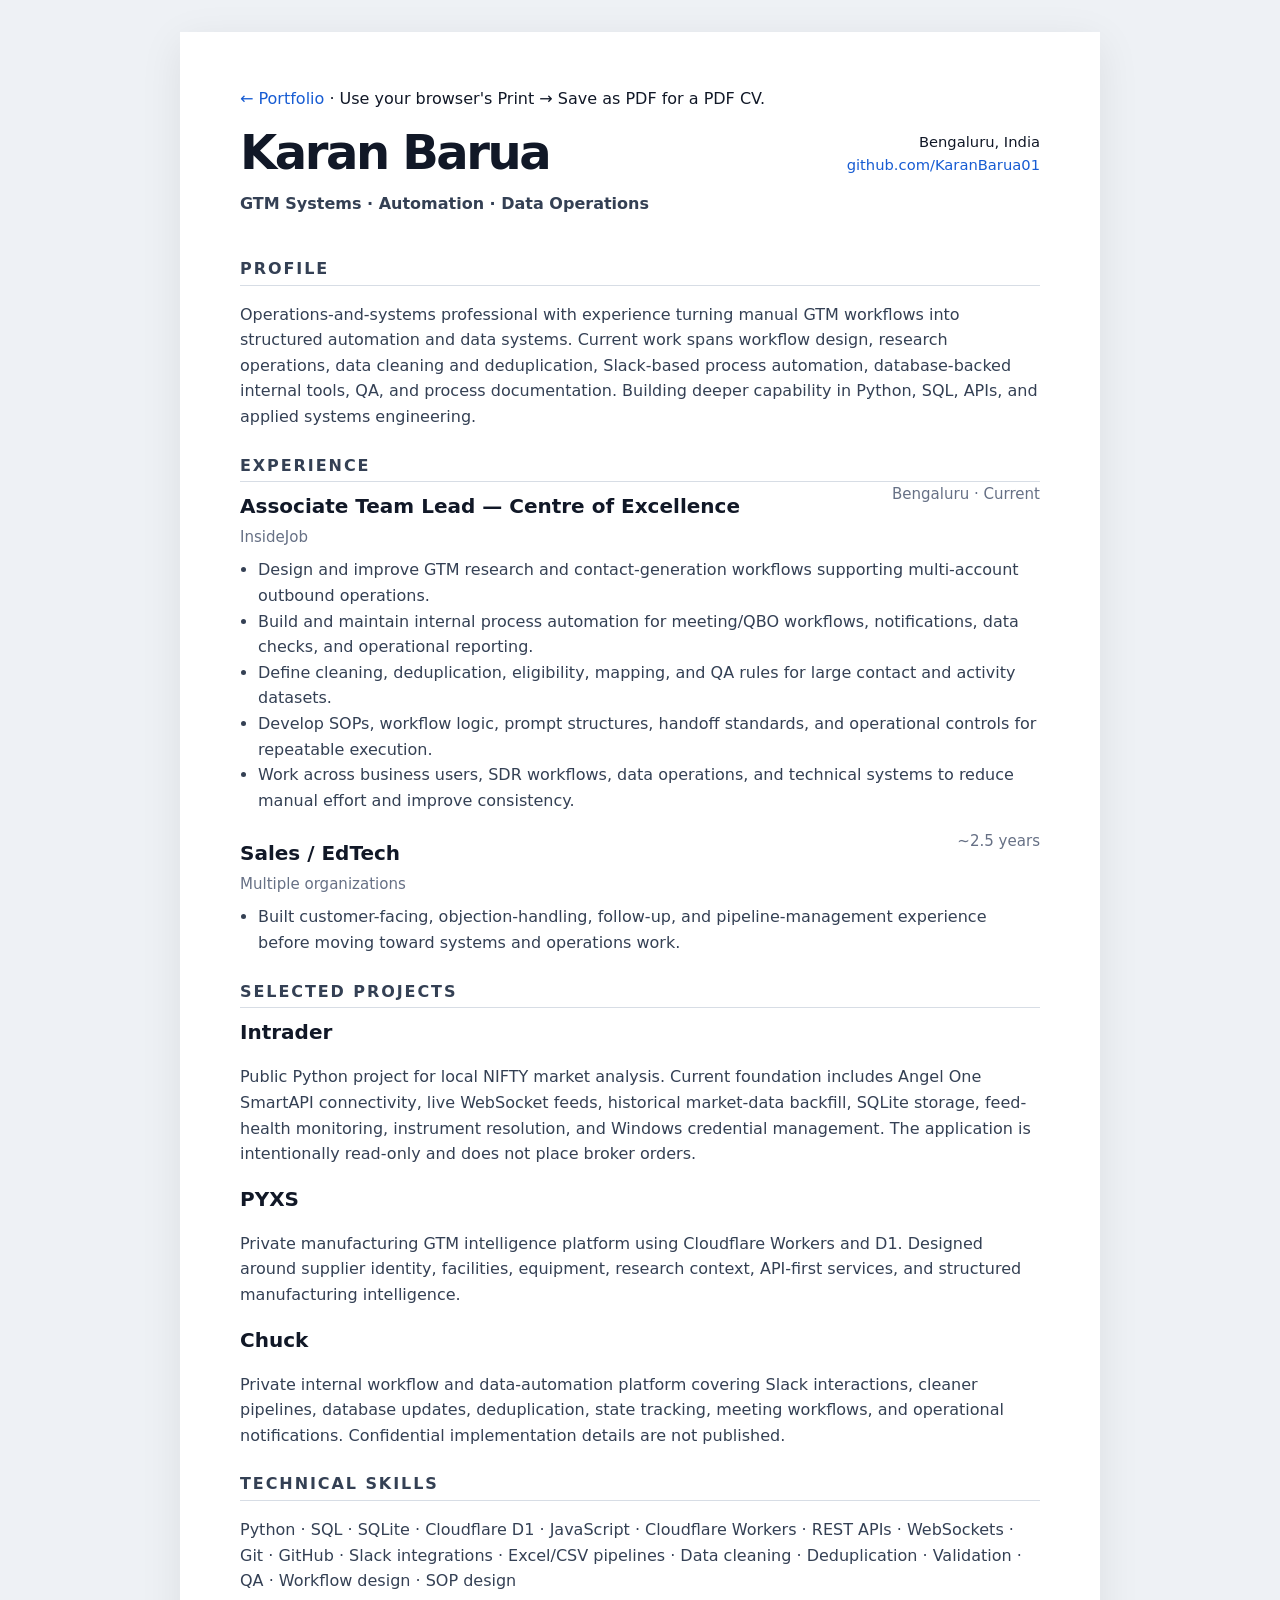
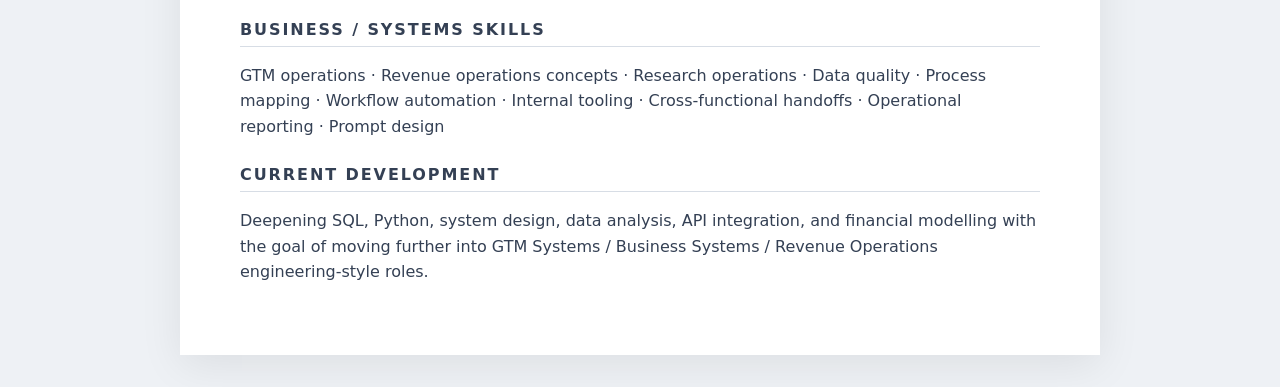
==== resume.html @ 30beafbb "Add web CV" ====
<!DOCTYPE html>
<html lang="en">
<head>
<meta charset="UTF-8"/><meta name="viewport" content="width=device-width, initial-scale=1.0"/>
<title>Karan Barua — CV</title><link rel="stylesheet" href="styles.css"/>
<style>
body{background:#eef1f5;color:#111827}.resume{max-width:920px;margin:32px auto;background:white;padding:54px 60px;box-shadow:0 10px 40px rgba(0,0,0,.08)}.resume h1{font-size:3rem;letter-spacing:-.05em;margin:0;color:#111827}.resume h2{font-size:1rem;text-transform:uppercase;letter-spacing:.12em;border-bottom:1px solid #d7dde5;padding-bottom:7px;margin-top:28px;color:#344054}.resume h3{margin-bottom:3px;color:#111827}.resume p,.resume li{color:#344054}.resume .top{display:flex;justify-content:space-between;gap:30px}.resume .meta{text-align:right;font-size:.92rem}.resume ul{padding-left:18px;margin-top:8px}.resume .role{display:flex;justify-content:space-between;gap:20px}.resume .sub{color:#667085;font-size:.94rem}.resume .print{margin-bottom:18px}.resume a{color:#175cd3}
@media(max-width:700px){.resume{margin:0;padding:28px}.resume .top,.resume .role{display:block}.resume .meta{text-align:left;margin-top:12px}}
@media print{body{background:white}.resume{box-shadow:none;margin:0;max-width:none;padding:28px 36px}.print{display:none}}
</style>
</head>
<body>
<div class="resume">
<div class="print"><a href="index.html">← Portfolio</a> · Use your browser's Print → Save as PDF for a PDF CV.</div>
<div class="top">
  <div>
    <h1>Karan Barua</h1>
    <p><strong>GTM Systems · Automation · Data Operations</strong></p>
  </div>
  <div class="meta">
    Bengaluru, India<br/>
    <a href="https://github.com/KaranBarua01">github.com/KaranBarua01</a>
  </div>
</div>

<h2>Profile</h2>
<p>Operations-and-systems professional with experience turning manual GTM workflows into structured automation and data systems. Current work spans workflow design, research operations, data cleaning and deduplication, Slack-based process automation, database-backed internal tools, QA, and process documentation. Building deeper capability in Python, SQL, APIs, and applied systems engineering.</p>

<h2>Experience</h2>
<div class="role"><div><h3>Associate Team Lead — Centre of Excellence</h3><div class="sub">InsideJob</div></div><div class="sub">Bengaluru · Current</div></div>
<ul>
  <li>Design and improve GTM research and contact-generation workflows supporting multi-account outbound operations.</li>
  <li>Build and maintain internal process automation for meeting/QBO workflows, notifications, data checks, and operational reporting.</li>
  <li>Define cleaning, deduplication, eligibility, mapping, and QA rules for large contact and activity datasets.</li>
  <li>Develop SOPs, workflow logic, prompt structures, handoff standards, and operational controls for repeatable execution.</li>
  <li>Work across business users, SDR workflows, data operations, and technical systems to reduce manual effort and improve consistency.</li>
</ul>

<div class="role"><div><h3>Sales / EdTech</h3><div class="sub">Multiple organizations</div></div><div class="sub">~2.5 years</div></div>
<ul>
  <li>Built customer-facing, objection-handling, follow-up, and pipeline-management experience before moving toward systems and operations work.</li>
</ul>

<h2>Selected Projects</h2>
<h3>Intrader</h3>
<p>Public Python project for local NIFTY market analysis. Current foundation includes Angel One SmartAPI connectivity, live WebSocket feeds, historical market-data backfill, SQLite storage, feed-health monitoring, instrument resolution, and Windows credential management. The application is intentionally read-only and does not place broker orders.</p>

<h3>PYXS</h3>
<p>Private manufacturing GTM intelligence platform using Cloudflare Workers and D1. Designed around supplier identity, facilities, equipment, research context, API-first services, and structured manufacturing intelligence.</p>

<h3>Chuck</h3>
<p>Private internal workflow and data-automation platform covering Slack interactions, cleaner pipelines, database updates, deduplication, state tracking, meeting workflows, and operational notifications. Confidential implementation details are not published.</p>

<h2>Technical Skills</h2>
<p>Python · SQL · SQLite · Cloudflare D1 · JavaScript · Cloudflare Workers · REST APIs · WebSockets · Git · GitHub · Slack integrations · Excel/CSV pipelines · Data cleaning · Deduplication · Validation · QA · Workflow design · SOP design</p>

<h2>Business / Systems Skills</h2>
<p>GTM operations · Revenue operations concepts · Research operations · Data quality · Process mapping · Workflow automation · Internal tooling · Cross-functional handoffs · Operational reporting · Prompt design</p>

<h2>Current Development</h2>
<p>Deepening SQL, Python, system design, data analysis, API integration, and financial modelling with the goal of moving further into GTM Systems / Business Systems / Revenue Operations engineering-style roles.</p>
</div>
</body>
</html>
---- styles.css ----
:root{
  --bg:#0b0f14;--panel:#121923;--panel2:#0f151d;--text:#f4f7fb;--muted:#aeb8c5;--line:#253142;--accent:#d7e7ff;
}
*{box-sizing:border-box}html{scroll-behavior:smooth}body{margin:0;background:radial-gradient(circle at top right,#172231 0,#0b0f14 38%);color:var(--text);font-family:Inter,ui-sans-serif,system-ui,-apple-system,BlinkMacSystemFont,"Segoe UI",sans-serif;line-height:1.6}
a{color:var(--accent);text-decoration:none}.shell{max-width:1120px;margin:auto;padding:40px 24px 28px}
.hero{min-height:72vh;display:grid;grid-template-columns:1.5fr .8fr;gap:56px;align-items:center}
.eyebrow{text-transform:uppercase;letter-spacing:.16em;font-size:.75rem;color:#8fa4bc;margin:0 0 14px;font-weight:700}
h1{font-size:clamp(3.5rem,9vw,7.5rem);line-height:.95;letter-spacing:-.06em;margin:0 0 24px}
h2{font-size:clamp(2rem,4vw,3.5rem);line-height:1.05;letter-spacing:-.04em;margin:0}
h3{font-size:1.25rem;margin:.5rem 0 .8rem}.lead{font-size:1.35rem;max-width:720px;color:#c4ced9}
.hero-card,.card{background:linear-gradient(180deg,var(--panel),var(--panel2));border:1px solid var(--line);border-radius:20px;padding:26px;box-shadow:0 20px 60px rgba(0,0,0,.18)}
.hero-card strong{font-size:1.3rem;display:block}.label{display:block;color:#8fa4bc;font-size:.74rem;text-transform:uppercase;letter-spacing:.14em;margin-top:8px}
.cta-row{display:flex;gap:12px;margin-top:30px;flex-wrap:wrap}.btn{display:inline-block;border:1px solid var(--line);padding:11px 16px;border-radius:11px;color:var(--text);background:#111822}.btn.primary{background:var(--text);color:#0a0d11;border-color:var(--text)}
section{padding:76px 0}.section-head{margin-bottom:28px}.grid{display:grid;grid-template-columns:repeat(3,1fr);gap:18px}.grid.two{grid-template-columns:repeat(2,1fr)}.card p{color:var(--muted)}.card-top{display:flex;justify-content:space-between;gap:12px;color:#8fa4bc;font-size:.8rem}.pill{color:#dce9f7;border:1px solid #33445c;border-radius:99px;padding:3px 8px}.muted{font-size:.9rem}.compact{min-height:190px}
.skills{display:flex;flex-wrap:wrap;gap:10px}.skills span{border:1px solid var(--line);background:#101721;padding:9px 12px;border-radius:10px;color:#d7e0ea}
footer{border-top:1px solid var(--line);padding:28px 0 8px;display:flex;justify-content:space-between;color:#8fa4bc}
@media(max-width:850px){.hero{grid-template-columns:1fr;min-height:auto;padding:70px 0}.grid,.grid.two{grid-template-columns:1fr}section{padding:52px 0}h1{font-size:clamp(3.2rem,18vw,6rem)}}
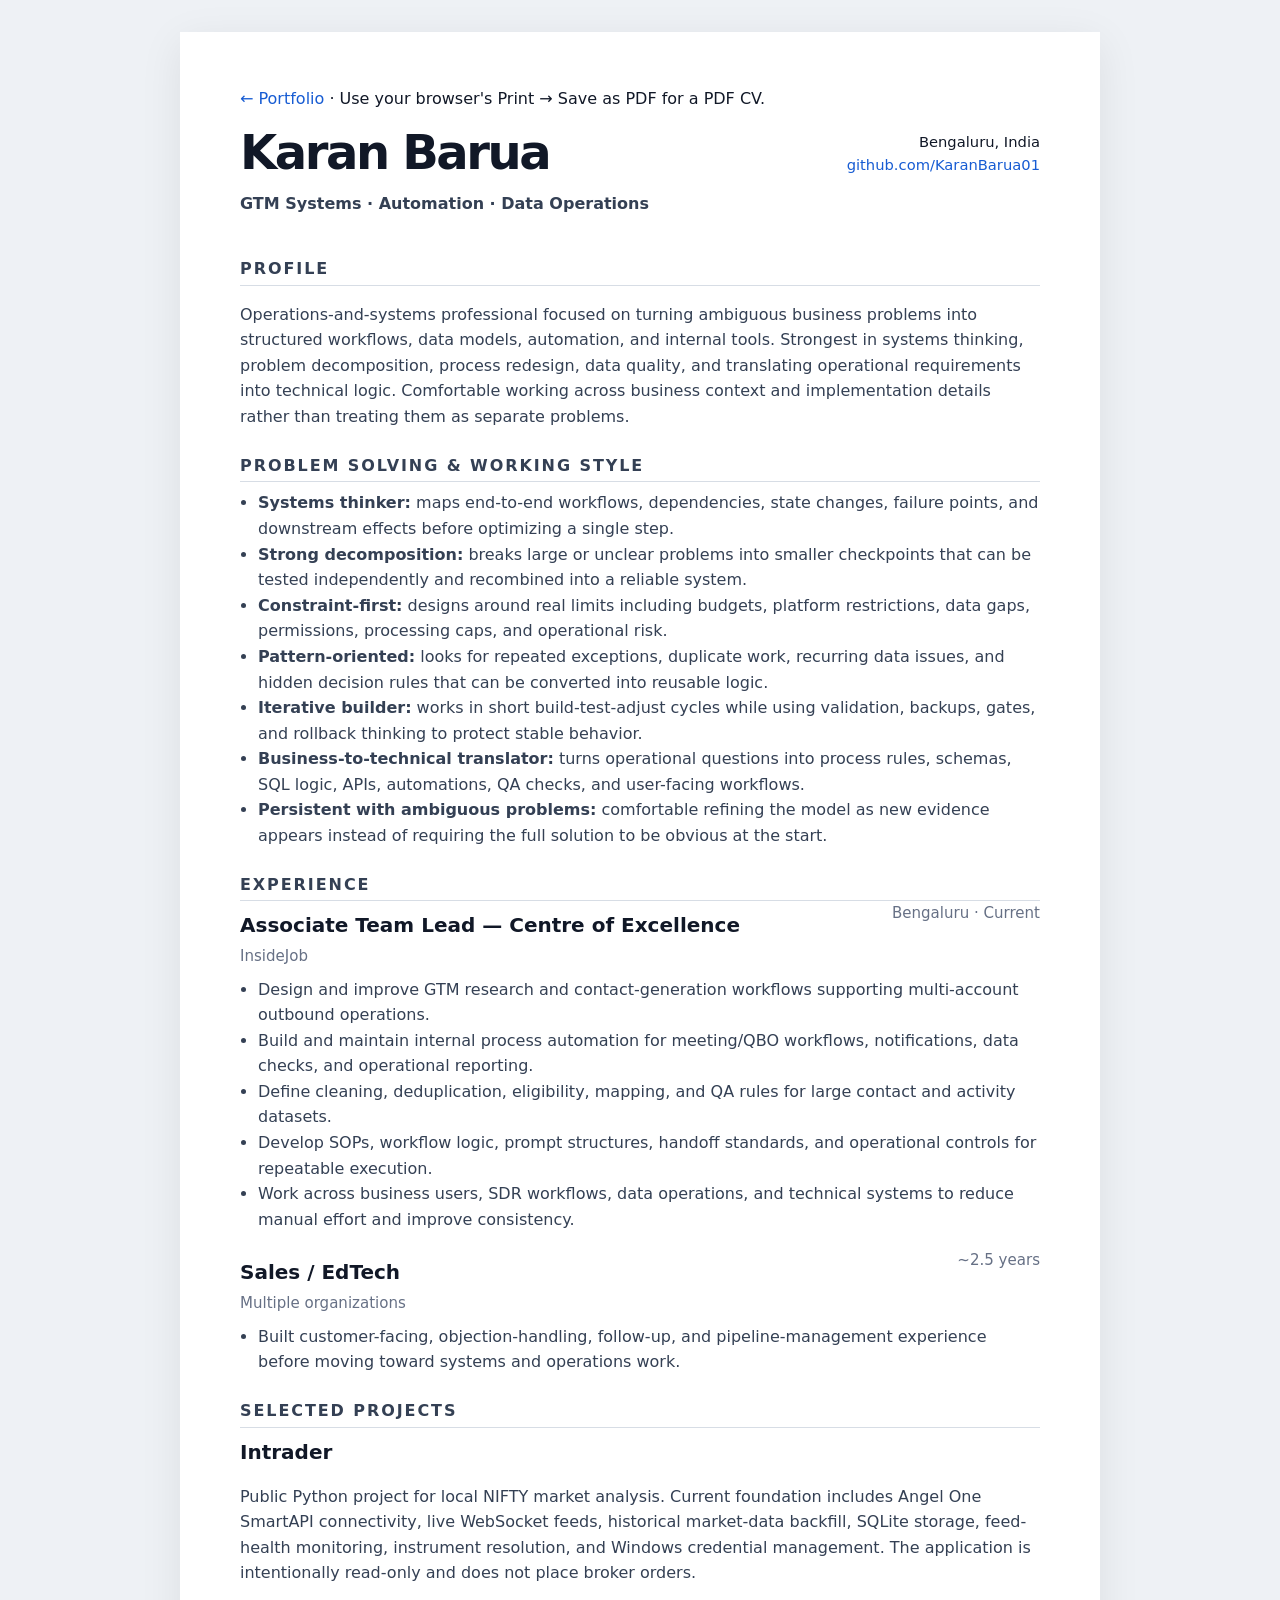
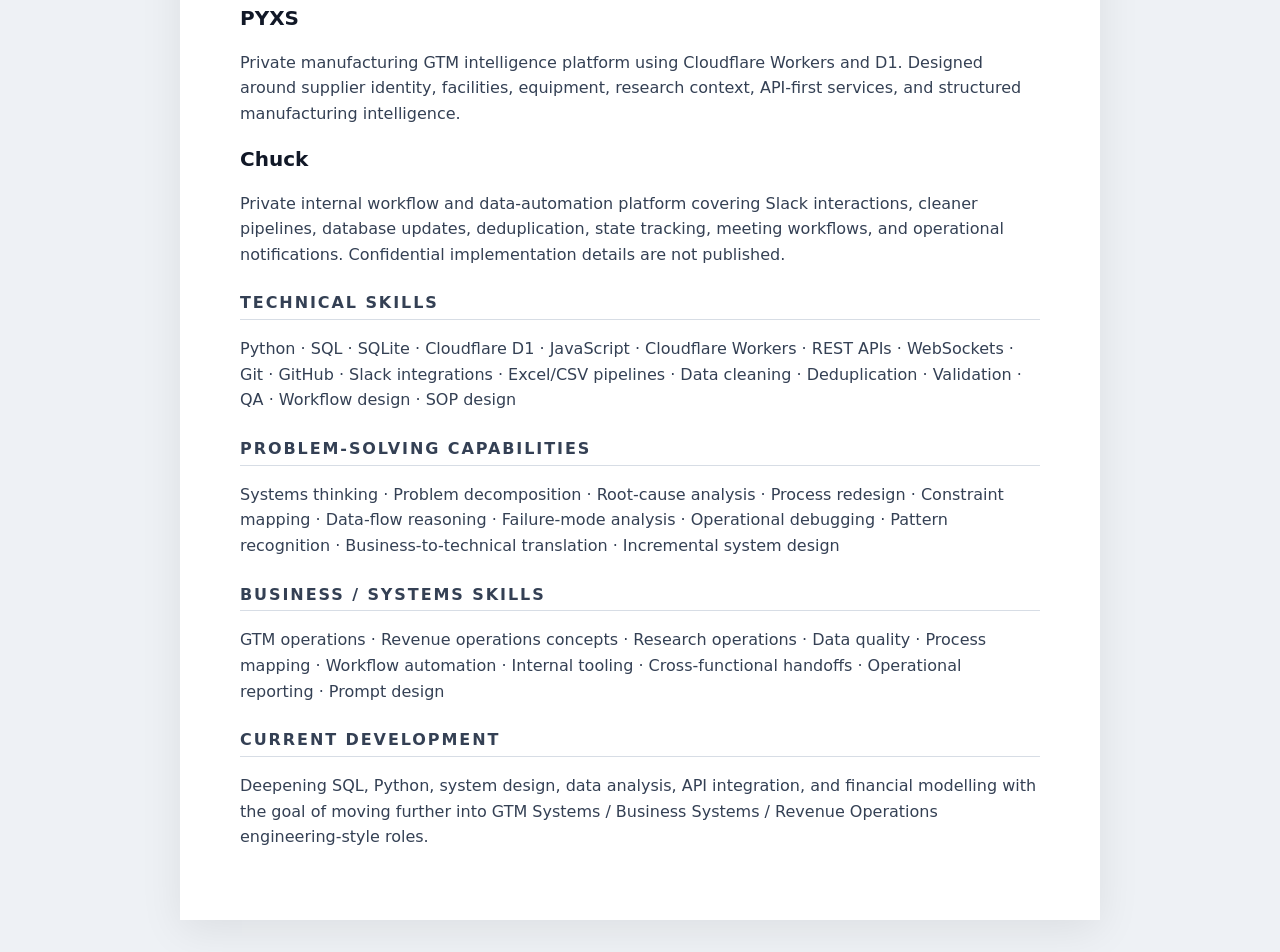
==== commit fb53008e: "Expand CV with problem-solving and working style" ====
--- a/resume.html
+++ b/resume.html
@@ -24,7 +24,18 @@
 </div>
 
 <h2>Profile</h2>
-<p>Operations-and-systems professional with experience turning manual GTM workflows into structured automation and data systems. Current work spans workflow design, research operations, data cleaning and deduplication, Slack-based process automation, database-backed internal tools, QA, and process documentation. Building deeper capability in Python, SQL, APIs, and applied systems engineering.</p>
+<p>Operations-and-systems professional focused on turning ambiguous business problems into structured workflows, data models, automation, and internal tools. Strongest in systems thinking, problem decomposition, process redesign, data quality, and translating operational requirements into technical logic. Comfortable working across business context and implementation details rather than treating them as separate problems.</p>
+
+<h2>Problem Solving & Working Style</h2>
+<ul>
+  <li><strong>Systems thinker:</strong> maps end-to-end workflows, dependencies, state changes, failure points, and downstream effects before optimizing a single step.</li>
+  <li><strong>Strong decomposition:</strong> breaks large or unclear problems into smaller checkpoints that can be tested independently and recombined into a reliable system.</li>
+  <li><strong>Constraint-first:</strong> designs around real limits including budgets, platform restrictions, data gaps, permissions, processing caps, and operational risk.</li>
+  <li><strong>Pattern-oriented:</strong> looks for repeated exceptions, duplicate work, recurring data issues, and hidden decision rules that can be converted into reusable logic.</li>
+  <li><strong>Iterative builder:</strong> works in short build-test-adjust cycles while using validation, backups, gates, and rollback thinking to protect stable behavior.</li>
+  <li><strong>Business-to-technical translator:</strong> turns operational questions into process rules, schemas, SQL logic, APIs, automations, QA checks, and user-facing workflows.</li>
+  <li><strong>Persistent with ambiguous problems:</strong> comfortable refining the model as new evidence appears instead of requiring the full solution to be obvious at the start.</li>
+</ul>
 
 <h2>Experience</h2>
 <div class="role"><div><h3>Associate Team Lead — Centre of Excellence</h3><div class="sub">InsideJob</div></div><div class="sub">Bengaluru · Current</div></div>
@@ -54,6 +65,9 @@
 <h2>Technical Skills</h2>
 <p>Python · SQL · SQLite · Cloudflare D1 · JavaScript · Cloudflare Workers · REST APIs · WebSockets · Git · GitHub · Slack integrations · Excel/CSV pipelines · Data cleaning · Deduplication · Validation · QA · Workflow design · SOP design</p>
 
+<h2>Problem-Solving Capabilities</h2>
+<p>Systems thinking · Problem decomposition · Root-cause analysis · Process redesign · Constraint mapping · Data-flow reasoning · Failure-mode analysis · Operational debugging · Pattern recognition · Business-to-technical translation · Incremental system design</p>
+
 <h2>Business / Systems Skills</h2>
 <p>GTM operations · Revenue operations concepts · Research operations · Data quality · Process mapping · Workflow automation · Internal tooling · Cross-functional handoffs · Operational reporting · Prompt design</p>
 
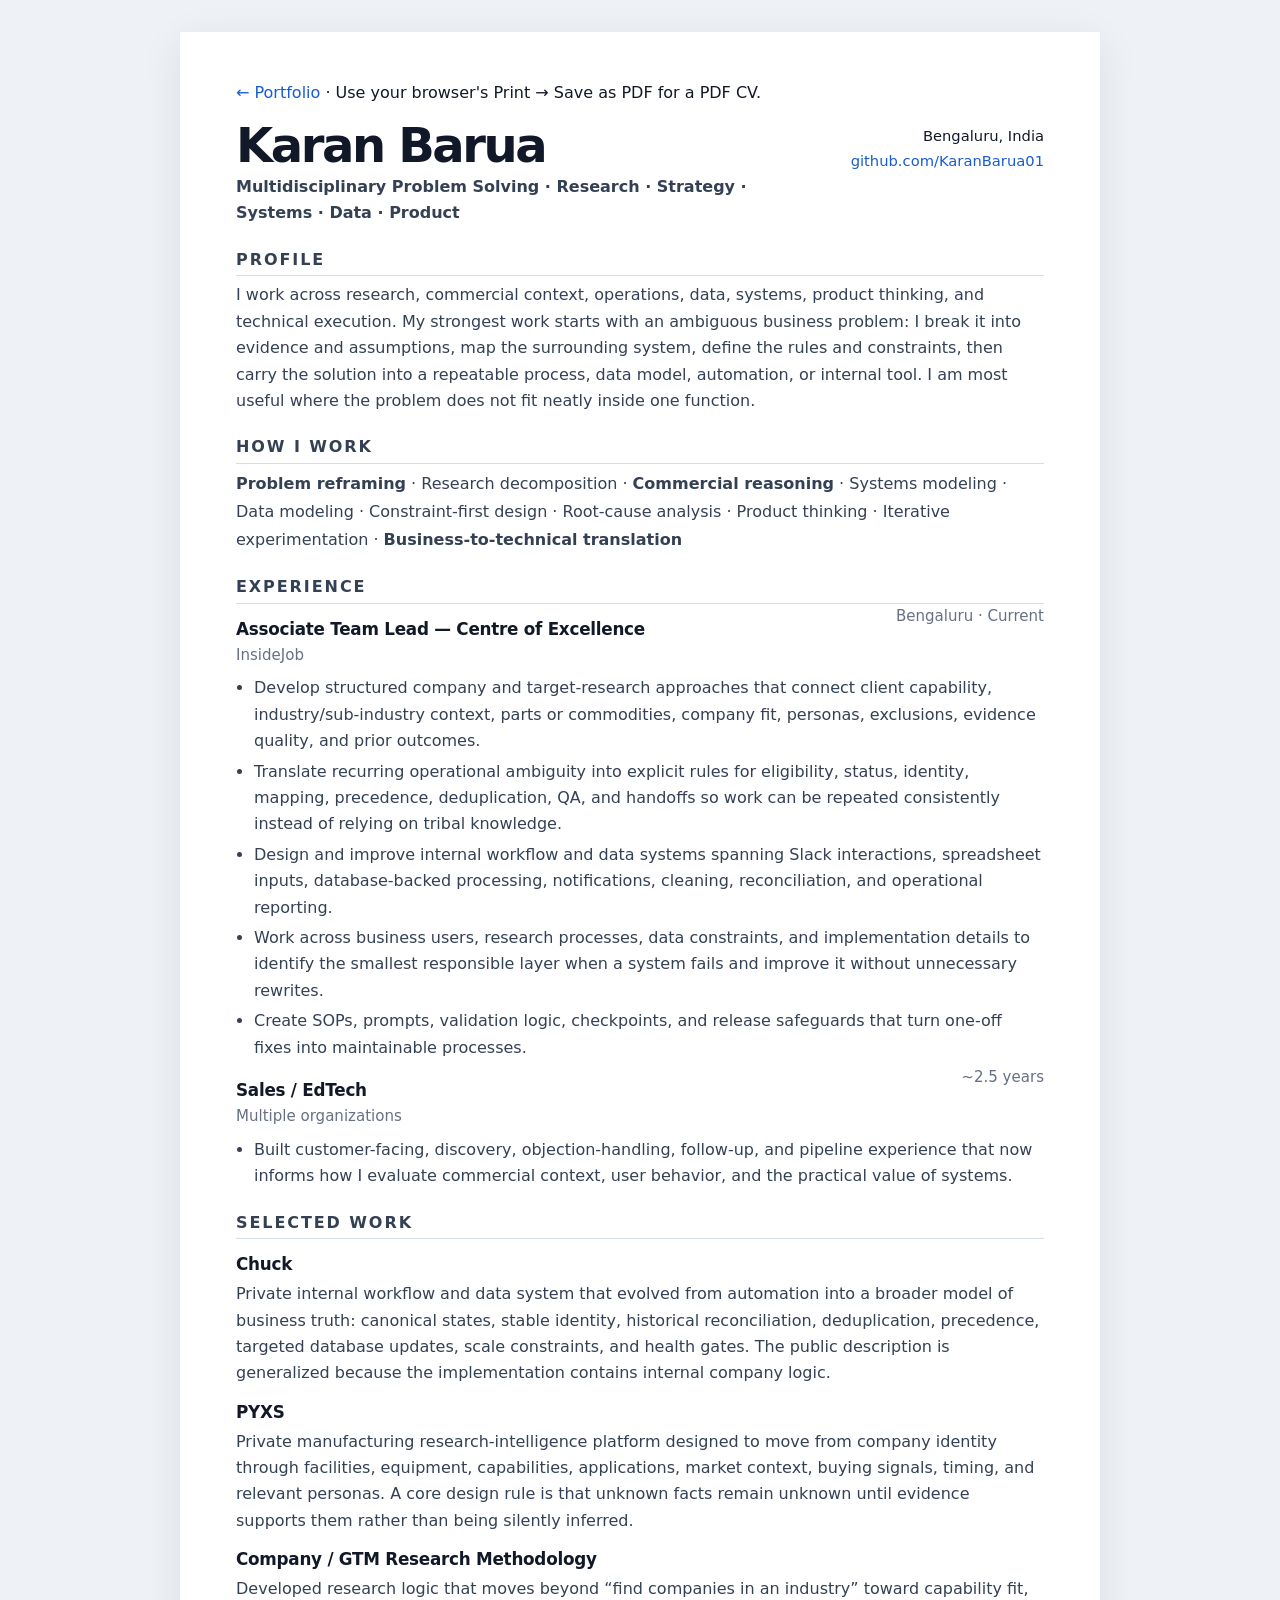
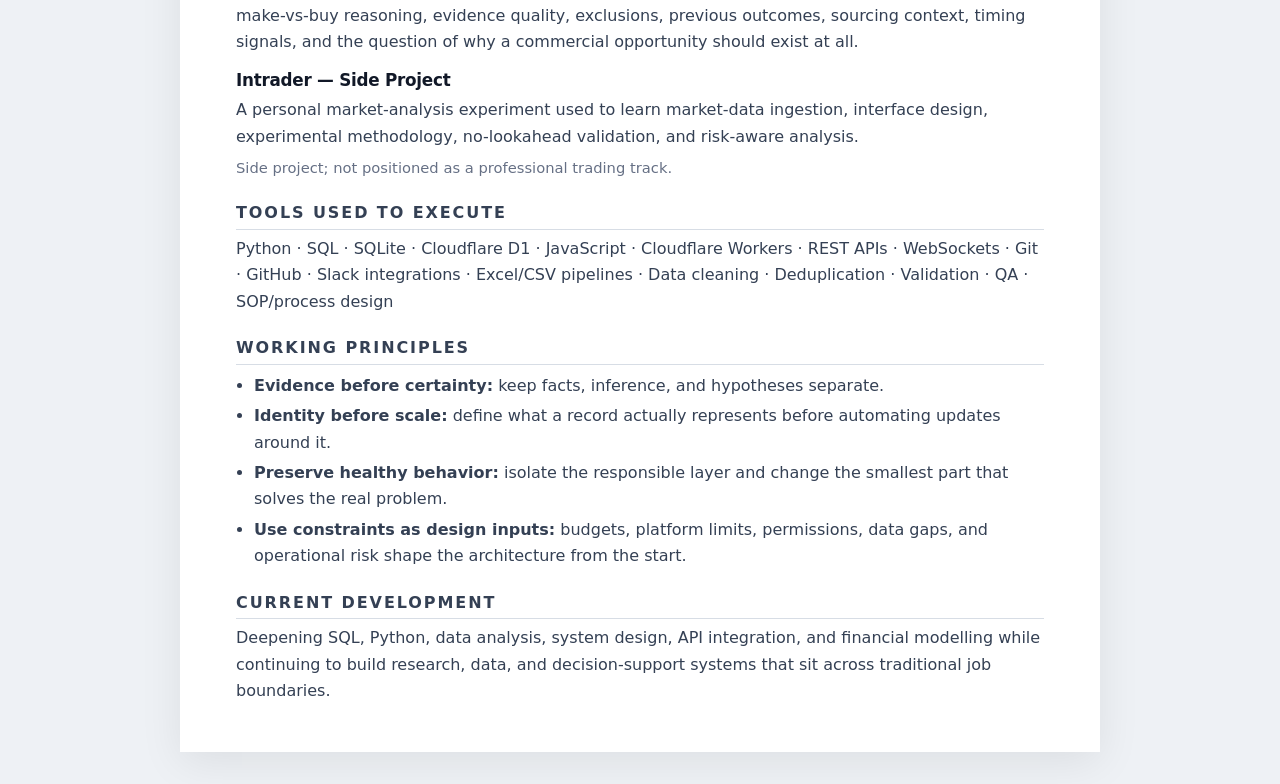
==== commit f2f79bcf: "Reframe CV around multidisciplinary capability" ====
--- a/resume.html
+++ b/resume.html
@@ -4,9 +4,9 @@
 <meta charset="UTF-8"/><meta name="viewport" content="width=device-width, initial-scale=1.0"/>
 <title>Karan Barua — CV</title><link rel="stylesheet" href="styles.css"/>
 <style>
-body{background:#eef1f5;color:#111827}.resume{max-width:920px;margin:32px auto;background:white;padding:54px 60px;box-shadow:0 10px 40px rgba(0,0,0,.08)}.resume h1{font-size:3rem;letter-spacing:-.05em;margin:0;color:#111827}.resume h2{font-size:1rem;text-transform:uppercase;letter-spacing:.12em;border-bottom:1px solid #d7dde5;padding-bottom:7px;margin-top:28px;color:#344054}.resume h3{margin-bottom:3px;color:#111827}.resume p,.resume li{color:#344054}.resume .top{display:flex;justify-content:space-between;gap:30px}.resume .meta{text-align:right;font-size:.92rem}.resume ul{padding-left:18px;margin-top:8px}.resume .role{display:flex;justify-content:space-between;gap:20px}.resume .sub{color:#667085;font-size:.94rem}.resume .print{margin-bottom:18px}.resume a{color:#175cd3}
+body{background:#eef1f5;color:#111827}.resume{max-width:920px;margin:32px auto;background:white;padding:48px 56px;box-shadow:0 10px 40px rgba(0,0,0,.08)}.resume h1{max-width:none;font-size:3rem;letter-spacing:-.05em;margin:0;color:#111827}.resume h2{max-width:none;font-size:1rem;text-transform:uppercase;letter-spacing:.12em;border-bottom:1px solid #d7dde5;padding-bottom:7px;margin-top:25px;color:#344054}.resume h3{margin:15px 0 3px;color:#111827}.resume p,.resume li{color:#344054}.resume p{margin:6px 0 0}.resume .top{display:flex;justify-content:space-between;gap:30px}.resume .meta{text-align:right;font-size:.92rem}.resume ul{padding-left:18px;margin:8px 0 0}.resume li{margin:4px 0}.resume .role{display:flex;justify-content:space-between;gap:20px;align-items:flex-start}.resume .sub{color:#667085;font-size:.94rem}.resume .print{margin-bottom:18px}.resume a{color:#175cd3}.resume .capline{line-height:1.75}.resume .project-note{font-size:.92rem;color:#667085}
 @media(max-width:700px){.resume{margin:0;padding:28px}.resume .top,.resume .role{display:block}.resume .meta{text-align:left;margin-top:12px}}
-@media print{body{background:white}.resume{box-shadow:none;margin:0;max-width:none;padding:28px 36px}.print{display:none}}
+@media print{body{background:white}.resume{box-shadow:none;margin:0;max-width:none;padding:24px 32px}.print{display:none}.resume h2{margin-top:19px}.resume h3{margin-top:11px}.resume p,.resume li{font-size:10.5pt;line-height:1.38}.resume h1{font-size:28pt}}
 </style>
 </head>
 <body>
@@ -15,7 +15,7 @@
 <div class="top">
   <div>
     <h1>Karan Barua</h1>
-    <p><strong>GTM Systems · Automation · Data Operations</strong></p>
+    <p><strong>Multidisciplinary Problem Solving · Research · Strategy · Systems · Data · Product</strong></p>
   </div>
   <div class="meta">
     Bengaluru, India<br/>
@@ -24,55 +24,53 @@
 </div>
 
 <h2>Profile</h2>
-<p>Operations-and-systems professional focused on turning ambiguous business problems into structured workflows, data models, automation, and internal tools. Strongest in systems thinking, problem decomposition, process redesign, data quality, and translating operational requirements into technical logic. Comfortable working across business context and implementation details rather than treating them as separate problems.</p>
+<p>I work across research, commercial context, operations, data, systems, product thinking, and technical execution. My strongest work starts with an ambiguous business problem: I break it into evidence and assumptions, map the surrounding system, define the rules and constraints, then carry the solution into a repeatable process, data model, automation, or internal tool. I am most useful where the problem does not fit neatly inside one function.</p>
 
-<h2>Problem Solving & Working Style</h2>
-<ul>
-  <li><strong>Systems thinker:</strong> maps end-to-end workflows, dependencies, state changes, failure points, and downstream effects before optimizing a single step.</li>
-  <li><strong>Strong decomposition:</strong> breaks large or unclear problems into smaller checkpoints that can be tested independently and recombined into a reliable system.</li>
-  <li><strong>Constraint-first:</strong> designs around real limits including budgets, platform restrictions, data gaps, permissions, processing caps, and operational risk.</li>
-  <li><strong>Pattern-oriented:</strong> looks for repeated exceptions, duplicate work, recurring data issues, and hidden decision rules that can be converted into reusable logic.</li>
-  <li><strong>Iterative builder:</strong> works in short build-test-adjust cycles while using validation, backups, gates, and rollback thinking to protect stable behavior.</li>
-  <li><strong>Business-to-technical translator:</strong> turns operational questions into process rules, schemas, SQL logic, APIs, automations, QA checks, and user-facing workflows.</li>
-  <li><strong>Persistent with ambiguous problems:</strong> comfortable refining the model as new evidence appears instead of requiring the full solution to be obvious at the start.</li>
-</ul>
+<h2>How I Work</h2>
+<p class="capline"><strong>Problem reframing</strong> · Research decomposition · <strong>Commercial reasoning</strong> · Systems modeling · Data modeling · Constraint-first design · Root-cause analysis · Product thinking · Iterative experimentation · <strong>Business-to-technical translation</strong></p>
 
 <h2>Experience</h2>
 <div class="role"><div><h3>Associate Team Lead — Centre of Excellence</h3><div class="sub">InsideJob</div></div><div class="sub">Bengaluru · Current</div></div>
 <ul>
-  <li>Design and improve GTM research and contact-generation workflows supporting multi-account outbound operations.</li>
-  <li>Build and maintain internal process automation for meeting/QBO workflows, notifications, data checks, and operational reporting.</li>
-  <li>Define cleaning, deduplication, eligibility, mapping, and QA rules for large contact and activity datasets.</li>
-  <li>Develop SOPs, workflow logic, prompt structures, handoff standards, and operational controls for repeatable execution.</li>
-  <li>Work across business users, SDR workflows, data operations, and technical systems to reduce manual effort and improve consistency.</li>
+  <li>Develop structured company and target-research approaches that connect client capability, industry/sub-industry context, parts or commodities, company fit, personas, exclusions, evidence quality, and prior outcomes.</li>
+  <li>Translate recurring operational ambiguity into explicit rules for eligibility, status, identity, mapping, precedence, deduplication, QA, and handoffs so work can be repeated consistently instead of relying on tribal knowledge.</li>
+  <li>Design and improve internal workflow and data systems spanning Slack interactions, spreadsheet inputs, database-backed processing, notifications, cleaning, reconciliation, and operational reporting.</li>
+  <li>Work across business users, research processes, data constraints, and implementation details to identify the smallest responsible layer when a system fails and improve it without unnecessary rewrites.</li>
+  <li>Create SOPs, prompts, validation logic, checkpoints, and release safeguards that turn one-off fixes into maintainable processes.</li>
 </ul>
 
 <div class="role"><div><h3>Sales / EdTech</h3><div class="sub">Multiple organizations</div></div><div class="sub">~2.5 years</div></div>
 <ul>
-  <li>Built customer-facing, objection-handling, follow-up, and pipeline-management experience before moving toward systems and operations work.</li>
+  <li>Built customer-facing, discovery, objection-handling, follow-up, and pipeline experience that now informs how I evaluate commercial context, user behavior, and the practical value of systems.</li>
 </ul>
 
-<h2>Selected Projects</h2>
-<h3>Intrader</h3>
-<p>Public Python project for local NIFTY market analysis. Current foundation includes Angel One SmartAPI connectivity, live WebSocket feeds, historical market-data backfill, SQLite storage, feed-health monitoring, instrument resolution, and Windows credential management. The application is intentionally read-only and does not place broker orders.</p>
+<h2>Selected Work</h2>
+<h3>Chuck</h3>
+<p>Private internal workflow and data system that evolved from automation into a broader model of business truth: canonical states, stable identity, historical reconciliation, deduplication, precedence, targeted database updates, scale constraints, and health gates. The public description is generalized because the implementation contains internal company logic.</p>
 
 <h3>PYXS</h3>
-<p>Private manufacturing GTM intelligence platform using Cloudflare Workers and D1. Designed around supplier identity, facilities, equipment, research context, API-first services, and structured manufacturing intelligence.</p>
+<p>Private manufacturing research-intelligence platform designed to move from company identity through facilities, equipment, capabilities, applications, market context, buying signals, timing, and relevant personas. A core design rule is that unknown facts remain unknown until evidence supports them rather than being silently inferred.</p>
 
-<h3>Chuck</h3>
-<p>Private internal workflow and data-automation platform covering Slack interactions, cleaner pipelines, database updates, deduplication, state tracking, meeting workflows, and operational notifications. Confidential implementation details are not published.</p>
+<h3>Company / GTM Research Methodology</h3>
+<p>Developed research logic that moves beyond “find companies in an industry” toward capability fit, make-vs-buy reasoning, evidence quality, exclusions, previous outcomes, sourcing context, timing signals, and the question of why a commercial opportunity should exist at all.</p>
 
-<h2>Technical Skills</h2>
-<p>Python · SQL · SQLite · Cloudflare D1 · JavaScript · Cloudflare Workers · REST APIs · WebSockets · Git · GitHub · Slack integrations · Excel/CSV pipelines · Data cleaning · Deduplication · Validation · QA · Workflow design · SOP design</p>
+<h3>Intrader — Side Project</h3>
+<p>A personal market-analysis experiment used to learn market-data ingestion, interface design, experimental methodology, no-lookahead validation, and risk-aware analysis.</p>
+<p class="project-note">Side project; not positioned as a professional trading track.</p>
 
-<h2>Problem-Solving Capabilities</h2>
-<p>Systems thinking · Problem decomposition · Root-cause analysis · Process redesign · Constraint mapping · Data-flow reasoning · Failure-mode analysis · Operational debugging · Pattern recognition · Business-to-technical translation · Incremental system design</p>
+<h2>Tools used to execute</h2>
+<p>Python · SQL · SQLite · Cloudflare D1 · JavaScript · Cloudflare Workers · REST APIs · WebSockets · Git · GitHub · Slack integrations · Excel/CSV pipelines · Data cleaning · Deduplication · Validation · QA · SOP/process design</p>
 
-<h2>Business / Systems Skills</h2>
-<p>GTM operations · Revenue operations concepts · Research operations · Data quality · Process mapping · Workflow automation · Internal tooling · Cross-functional handoffs · Operational reporting · Prompt design</p>
+<h2>Working Principles</h2>
+<ul>
+  <li><strong>Evidence before certainty:</strong> keep facts, inference, and hypotheses separate.</li>
+  <li><strong>Identity before scale:</strong> define what a record actually represents before automating updates around it.</li>
+  <li><strong>Preserve healthy behavior:</strong> isolate the responsible layer and change the smallest part that solves the real problem.</li>
+  <li><strong>Use constraints as design inputs:</strong> budgets, platform limits, permissions, data gaps, and operational risk shape the architecture from the start.</li>
+</ul>
 
 <h2>Current Development</h2>
-<p>Deepening SQL, Python, system design, data analysis, API integration, and financial modelling with the goal of moving further into GTM Systems / Business Systems / Revenue Operations engineering-style roles.</p>
+<p>Deepening SQL, Python, data analysis, system design, API integration, and financial modelling while continuing to build research, data, and decision-support systems that sit across traditional job boundaries.</p>
 </div>
 </body>
 </html>
--- a/styles.css
+++ b/styles.css
@@ -1,17 +1,199 @@
 :root{
-  --bg:#0b0f14;--panel:#121923;--panel2:#0f151d;--text:#f4f7fb;--muted:#aeb8c5;--line:#253142;--accent:#d7e7ff;
+  --bg:#090d12;
+  --bg-soft:#0d131b;
+  --panel:#111923;
+  --panel-strong:#151f2c;
+  --text:#f5f7fa;
+  --muted:#aeb9c7;
+  --soft:#8393a7;
+  --line:#253347;
+  --line-strong:#354966;
+  --accent:#d9e8ff;
+  --accent-soft:#9fc5ff;
+  --max:1160px;
 }
-*{box-sizing:border-box}html{scroll-behavior:smooth}body{margin:0;background:radial-gradient(circle at top right,#172231 0,#0b0f14 38%);color:var(--text);font-family:Inter,ui-sans-serif,system-ui,-apple-system,BlinkMacSystemFont,"Segoe UI",sans-serif;line-height:1.6}
-a{color:var(--accent);text-decoration:none}.shell{max-width:1120px;margin:auto;padding:40px 24px 28px}
-.hero{min-height:72vh;display:grid;grid-template-columns:1.5fr .8fr;gap:56px;align-items:center}
-.eyebrow{text-transform:uppercase;letter-spacing:.16em;font-size:.75rem;color:#8fa4bc;margin:0 0 14px;font-weight:700}
-h1{font-size:clamp(3.5rem,9vw,7.5rem);line-height:.95;letter-spacing:-.06em;margin:0 0 24px}
-h2{font-size:clamp(2rem,4vw,3.5rem);line-height:1.05;letter-spacing:-.04em;margin:0}
-h3{font-size:1.25rem;margin:.5rem 0 .8rem}.lead{font-size:1.35rem;max-width:720px;color:#c4ced9}
-.hero-card,.card{background:linear-gradient(180deg,var(--panel),var(--panel2));border:1px solid var(--line);border-radius:20px;padding:26px;box-shadow:0 20px 60px rgba(0,0,0,.18)}
-.hero-card strong{font-size:1.3rem;display:block}.label{display:block;color:#8fa4bc;font-size:.74rem;text-transform:uppercase;letter-spacing:.14em;margin-top:8px}
-.cta-row{display:flex;gap:12px;margin-top:30px;flex-wrap:wrap}.btn{display:inline-block;border:1px solid var(--line);padding:11px 16px;border-radius:11px;color:var(--text);background:#111822}.btn.primary{background:var(--text);color:#0a0d11;border-color:var(--text)}
-section{padding:76px 0}.section-head{margin-bottom:28px}.grid{display:grid;grid-template-columns:repeat(3,1fr);gap:18px}.grid.two{grid-template-columns:repeat(2,1fr)}.card p{color:var(--muted)}.card-top{display:flex;justify-content:space-between;gap:12px;color:#8fa4bc;font-size:.8rem}.pill{color:#dce9f7;border:1px solid #33445c;border-radius:99px;padding:3px 8px}.muted{font-size:.9rem}.compact{min-height:190px}
-.skills{display:flex;flex-wrap:wrap;gap:10px}.skills span{border:1px solid var(--line);background:#101721;padding:9px 12px;border-radius:10px;color:#d7e0ea}
-footer{border-top:1px solid var(--line);padding:28px 0 8px;display:flex;justify-content:space-between;color:#8fa4bc}
-@media(max-width:850px){.hero{grid-template-columns:1fr;min-height:auto;padding:70px 0}.grid,.grid.two{grid-template-columns:1fr}section{padding:52px 0}h1{font-size:clamp(3.2rem,18vw,6rem)}}+
+*{box-sizing:border-box}
+html{scroll-behavior:smooth}
+body{
+  margin:0;
+  background:
+    radial-gradient(circle at 85% 4%,rgba(45,77,115,.28),transparent 26rem),
+    linear-gradient(180deg,#0a0f15 0%,var(--bg) 52%,#080c11 100%);
+  color:var(--text);
+  font-family:Inter,ui-sans-serif,system-ui,-apple-system,BlinkMacSystemFont,"Segoe UI",sans-serif;
+  line-height:1.65;
+  overflow-x:hidden;
+}
+
+a{color:var(--accent);text-decoration:none;text-underline-offset:3px}
+a:hover{text-decoration:underline}
+a:focus-visible,.btn:focus-visible{outline:3px solid var(--accent-soft);outline-offset:4px;border-radius:8px}
+
+.shell{max-width:var(--max);margin:0 auto;padding:36px 26px 30px}
+
+.eyebrow{
+  margin:0 0 14px;
+  color:#91a8c2;
+  font-size:.73rem;
+  font-weight:760;
+  letter-spacing:.17em;
+  text-transform:uppercase;
+}
+
+h1,h2,h3,p{overflow-wrap:anywhere}
+h1{font-size:clamp(3.8rem,9vw,7.4rem);line-height:.91;letter-spacing:-.065em;margin:0 0 24px;max-width:8ch}
+h2{font-size:clamp(2rem,4.5vw,3.55rem);line-height:1.04;letter-spacing:-.045em;margin:0;max-width:18ch}
+h3{font-size:1.05rem;line-height:1.25;margin:0 0 8px;letter-spacing:-.015em}
+p{margin:0}
+
+.hero{
+  min-height:82vh;
+  display:grid;
+  grid-template-columns:minmax(0,1.55fr) minmax(280px,.75fr);
+  gap:68px;
+  align-items:center;
+  padding:56px 0 72px;
+}
+.hero-copy{min-width:0}
+.lead{max-width:760px;color:#d0d8e2;font-size:clamp(1.18rem,2.1vw,1.45rem);line-height:1.55}
+.hero-note{margin-top:18px;max-width:700px;color:var(--muted);font-size:1rem}
+.cta-row{display:flex;flex-wrap:wrap;gap:12px;margin-top:32px}
+.btn{display:inline-flex;align-items:center;justify-content:center;min-height:46px;padding:10px 16px;border:1px solid var(--line-strong);border-radius:11px;background:#101823;color:var(--text);font-weight:650}
+.btn:hover{text-decoration:none;border-color:#55708f;background:#151f2b}
+.btn.primary{background:var(--text);border-color:var(--text);color:#0b0f14}
+.btn.primary:hover{background:#dfe6ee;border-color:#dfe6ee}
+
+.hero-proof{
+  align-self:center;
+  background:linear-gradient(180deg,rgba(21,31,44,.96),rgba(13,19,27,.96));
+  border:1px solid var(--line);
+  border-radius:24px;
+  padding:28px;
+  box-shadow:0 28px 80px rgba(0,0,0,.22);
+}
+.hero-proof p{color:var(--muted)}
+.proof-kicker,.proof-label{color:#8fa6bf!important;text-transform:uppercase;letter-spacing:.13em;font-weight:750;font-size:.68rem}
+.proof-role{margin-top:8px;color:var(--text)!important;font-size:1.22rem;font-weight:760;line-height:1.3}
+.proof-org{margin-top:4px}
+.proof-rule{height:1px;background:var(--line);margin:24px 0}
+.proof-label{margin:18px 0 6px}
+
+section{padding:86px 0;border-top:1px solid rgba(37,51,71,.55)}
+section:first-of-type{border-top:0}
+.section-head{margin-bottom:34px}
+.wide-head h2{max-width:20ch}
+.section-intro{max-width:820px;margin-top:18px;color:var(--muted);font-size:1.06rem}
+
+.thinking-flow{
+  list-style:none;
+  margin:34px 0 0;
+  padding:0;
+  display:grid;
+  grid-template-columns:repeat(3,1fr);
+  gap:10px;
+}
+.thinking-flow li{
+  min-height:112px;
+  display:flex;
+  flex-direction:column;
+  justify-content:space-between;
+  gap:14px;
+  padding:17px;
+  border:1px solid var(--line);
+  border-radius:15px;
+  background:linear-gradient(180deg,#111925,#0d141c);
+}
+.thinking-flow li span{color:#7f96b0;font-size:.7rem;font-weight:780;letter-spacing:.12em}
+.thinking-flow li strong{font-size:.98rem;line-height:1.35}
+.flow-note{max-width:780px;margin-top:20px;color:#8fa0b4;font-size:.92rem}
+
+.lens-grid{display:grid;grid-template-columns:repeat(3,1fr);gap:14px}
+.lens-grid article{padding:22px;border-top:1px solid var(--line-strong);background:rgba(14,21,30,.72)}
+.lens-grid article span{display:block;margin-bottom:8px;color:var(--text);font-weight:760}
+.lens-grid article p{color:var(--muted)}
+
+.case-study{padding:96px 0}
+.case-study.flagship{position:relative}
+.case-study.flagship::before{content:"";position:absolute;left:-26px;right:-26px;top:30px;bottom:30px;border:1px solid rgba(70,96,128,.34);border-radius:28px;pointer-events:none}
+.case-header{display:grid;grid-template-columns:minmax(0,1.1fr) minmax(300px,.7fr);gap:42px;align-items:end;margin-bottom:36px;position:relative}
+.case-thesis{color:#c3cedb;font-size:1.08rem;line-height:1.6;max-width:560px}
+.case-label{margin-bottom:8px;color:#839bb4;font-size:.69rem;font-weight:780;letter-spacing:.14em;text-transform:uppercase}
+.case-big{font-size:1.16rem;line-height:1.5;color:#dde4ec}
+.case-split{display:grid;grid-template-columns:1fr 1fr;border:1px solid var(--line);border-radius:19px;overflow:hidden;margin-bottom:24px;background:rgba(15,22,31,.72)}
+.case-split>div{padding:24px}
+.case-split>div+div{border-left:1px solid var(--line)}
+.case-block,.case-result,.question-panel{position:relative;margin-top:20px;padding:25px;border:1px solid var(--line);border-radius:18px;background:linear-gradient(180deg,rgba(18,27,38,.9),rgba(13,20,28,.84))}
+.case-result>p:last-child,.case-block>p:last-child{color:var(--muted)}
+
+.case-flow{display:flex;align-items:center;flex-wrap:wrap;gap:8px;margin-top:10px}
+.case-flow span{padding:8px 11px;border:1px solid #30435b;border-radius:999px;background:#101925;color:#dbe5ef;font-size:.84rem;line-height:1.3}
+.case-flow i{color:#6f839a;font-style:normal;font-size:.86rem}
+.case-flow.long span{border-radius:10px}
+.architecture-flow{margin:28px 0 8px;padding:22px;border:1px dashed #415772;border-radius:18px;background:rgba(14,22,31,.72)}
+
+.evidence-grid{display:grid;grid-template-columns:repeat(2,1fr);gap:14px;margin-top:20px}
+.evidence-grid.three{grid-template-columns:repeat(3,1fr)}
+.evidence-grid article,.capability-grid article{padding:22px;border:1px solid var(--line);border-radius:15px;background:rgba(14,21,30,.72)}
+.evidence-grid p,.capability-grid p{color:var(--muted)}
+
+.question-grid{display:grid;grid-template-columns:repeat(2,1fr);gap:0;border:1px solid var(--line);border-radius:14px;overflow:hidden;margin-top:10px}
+.question-grid p{padding:18px;color:#c8d2de;background:#0e151e;border-bottom:1px solid var(--line)}
+.question-grid p:nth-child(odd){border-right:1px solid var(--line)}
+.question-grid p:nth-last-child(-n+2){border-bottom:0}
+
+.principle{margin:24px 0 0;padding:24px 26px;border:0;border-left:3px solid #89b5ea;background:linear-gradient(90deg,rgba(69,104,145,.18),rgba(18,27,38,.22));border-radius:0 14px 14px 0}
+.principle p{max-width:900px;color:#e7edf4;font-size:1.16rem;line-height:1.55;font-weight:650;letter-spacing:-.01em}
+.principle.strong p{font-size:1.24rem}
+.confidential-note{margin-top:14px;color:#7e8ea2;font-size:.83rem}
+.epistemic>p:last-child{margin-top:18px}
+
+.focused-case{padding-top:74px;padding-bottom:74px}
+.focused-case h2{max-width:16ch}
+
+.capability-grid{display:grid;grid-template-columns:repeat(2,1fr);gap:12px}
+.tools-section{padding-bottom:70px}
+.tool-grid{display:grid;grid-template-columns:repeat(4,1fr);gap:10px}
+.tool-grid span{min-height:48px;display:flex;align-items:center;padding:11px 13px;border:1px solid var(--line);border-radius:11px;background:#0f1721;color:#d2dce7;font-size:.9rem}
+
+.side-project{display:grid;grid-template-columns:.65fr 1.35fr;gap:44px;align-items:start;padding:56px 0;border-top:1px solid var(--line)}
+.side-project h2{font-size:clamp(1.7rem,3vw,2.4rem)}
+.side-copy{max-width:700px;padding-top:4px}
+.side-copy p{color:#98a7b9;font-size:.95rem}
+.side-copy a{display:inline-block;margin-top:12px;font-size:.9rem}
+
+footer{display:flex;justify-content:space-between;gap:24px;align-items:center;border-top:1px solid var(--line);padding:28px 0 8px;color:#8191a5;font-size:.9rem}
+.footer-links{display:flex;gap:18px}
+
+@media(max-width:850px){
+  .shell{padding:28px 20px 24px}
+  .hero{min-height:auto;grid-template-columns:1fr;gap:36px;padding:64px 0}
+  h1{font-size:clamp(3.2rem,17vw,6rem)}
+  section,.case-study{padding:66px 0}
+  .case-study.flagship::before{left:-12px;right:-12px;top:20px;bottom:20px}
+  .case-header{grid-template-columns:1fr;gap:18px;align-items:start}
+  .thinking-flow{grid-template-columns:repeat(2,1fr)}
+  .lens-grid{grid-template-columns:repeat(2,1fr)}
+  .evidence-grid.three{grid-template-columns:1fr}
+  .tool-grid{grid-template-columns:repeat(2,1fr)}
+  .side-project{grid-template-columns:1fr;gap:16px}
+}
+
+@media(max-width:620px){
+  .shell{padding-left:16px;padding-right:16px}
+  .hero{padding:48px 0 54px}
+  .hero-proof{padding:22px;border-radius:18px}
+  section,.case-study,.focused-case{padding:54px 0}
+  .thinking-flow,.lens-grid,.evidence-grid,.capability-grid,.question-grid{grid-template-columns:1fr}
+  .thinking-flow li{min-height:96px}
+  .case-split{grid-template-columns:1fr}
+  .case-split>div+div{border-left:0;border-top:1px solid var(--line)}
+  .question-grid p,.question-grid p:nth-child(odd),.question-grid p:nth-last-child(-n+2){border-right:0;border-bottom:1px solid var(--line)}
+  .question-grid p:last-child{border-bottom:0}
+  .case-flow{gap:7px}
+  .case-flow span{border-radius:9px}
+  .principle{padding:19px 20px}
+  .principle p,.principle.strong p{font-size:1.04rem}
+  .tool-grid{grid-template-columns:1fr 1fr}
+  footer{align-items:flex-start;flex-direction:column}
+}
